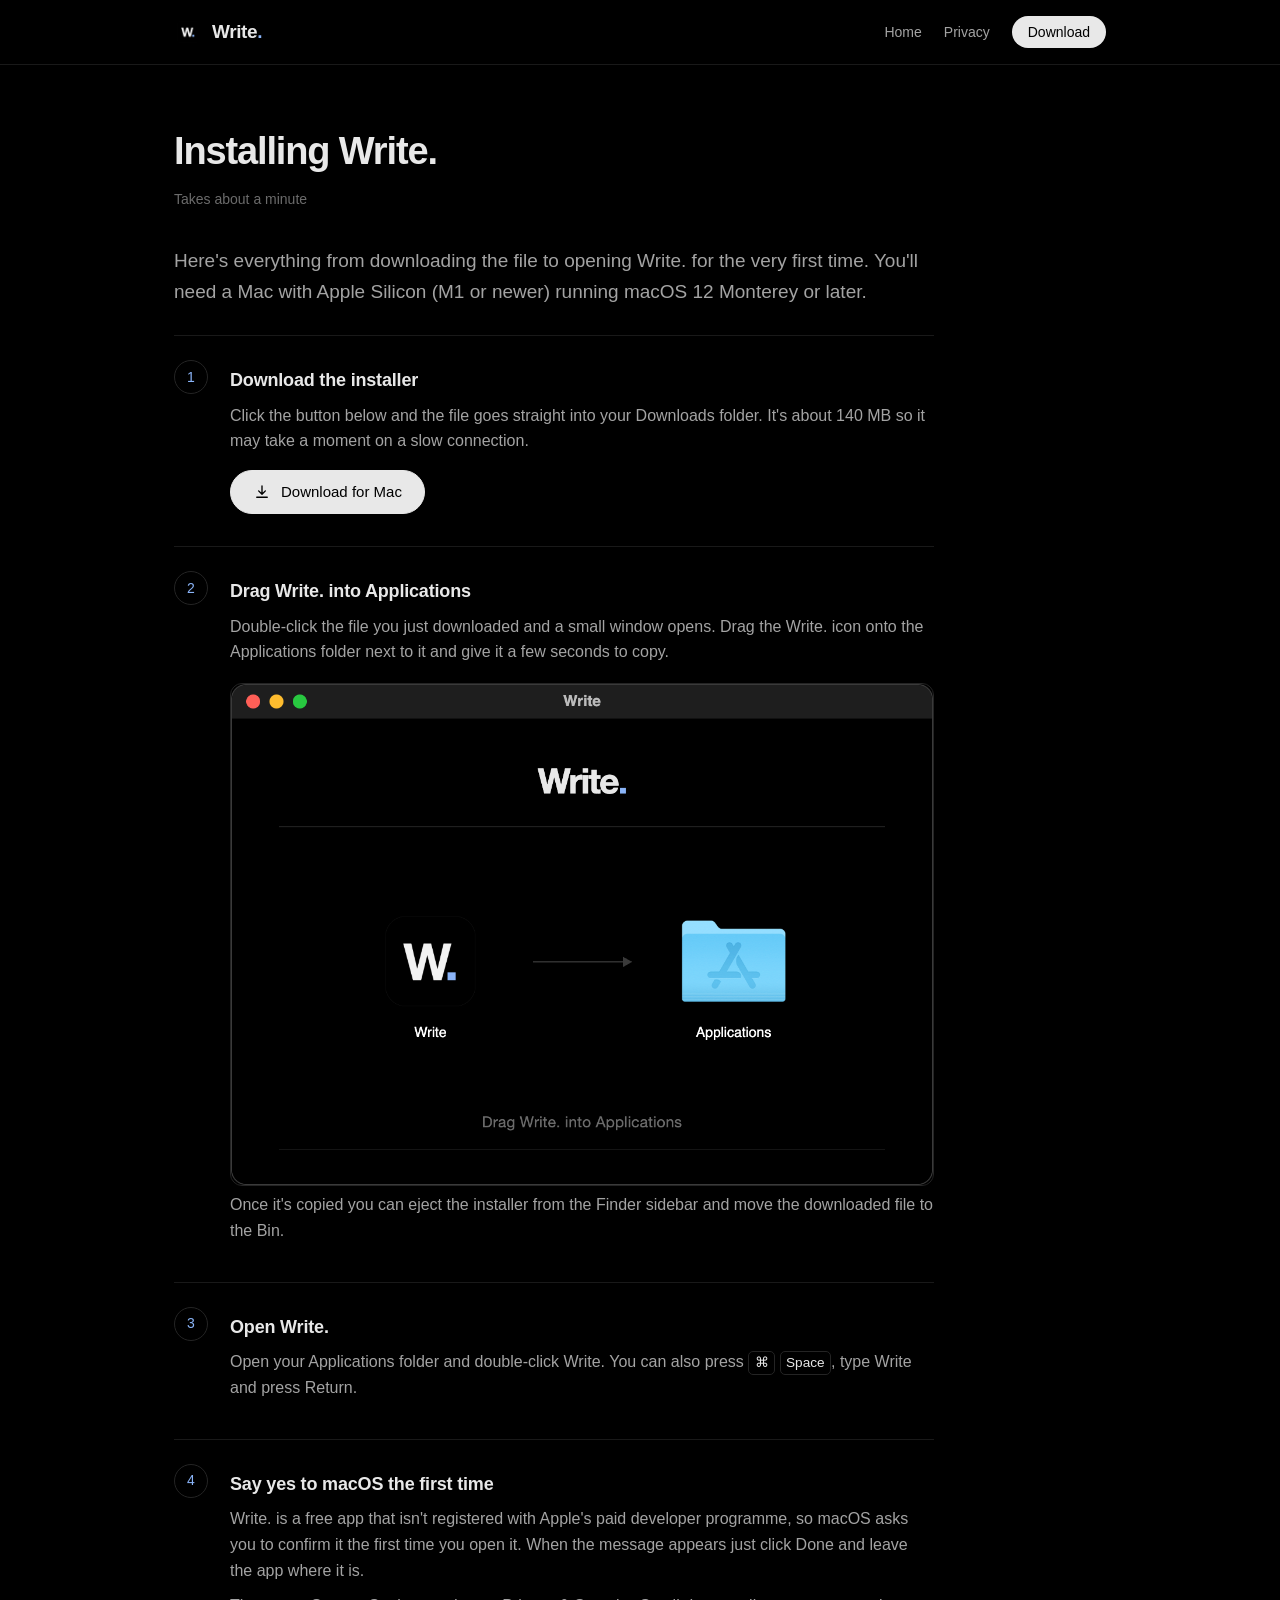
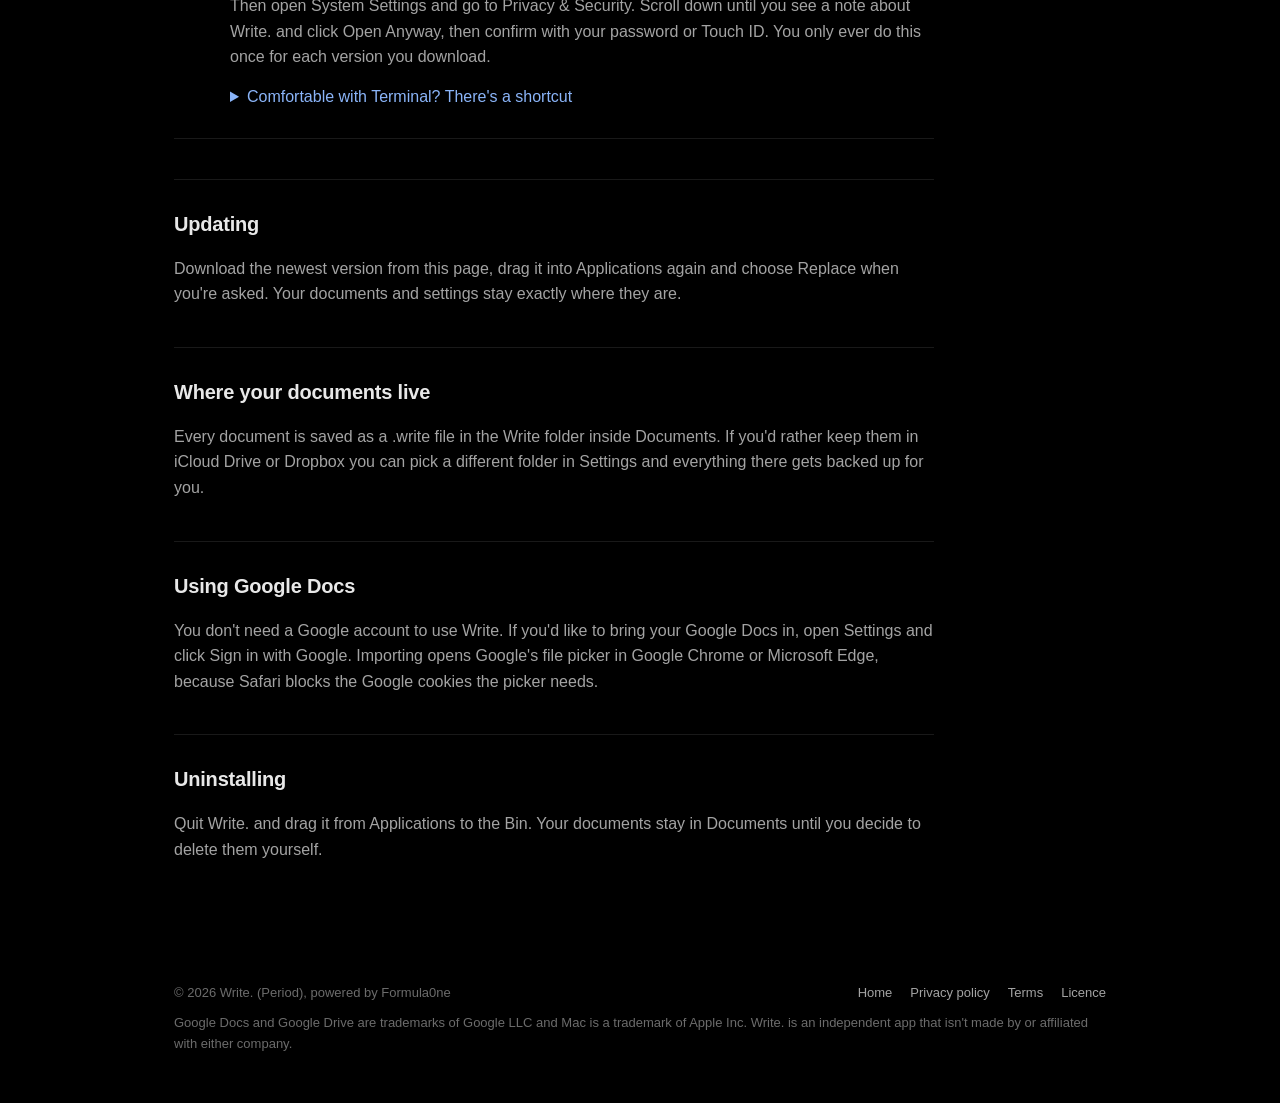
==== docs/install.html @ ba16c522 "Website: smaller Mac display with smooth screen changes, rewritten text, install guide and licence p" ====
<!doctype html>
<html lang="en">
<head>
<meta charset="utf-8">
<meta name="viewport" content="width=device-width, initial-scale=1">
<title>Install guide | Write.</title>
<meta name="description" content="How to download Write., install it on your Mac and open it for the first time.">
<meta name="theme-color" content="#000000">
<link rel="icon" href="icon.png">
<link rel="stylesheet" href="site.css">
</head>
<body>
<header class="top">
  <div class="wrap">
    <a class="brand" href="./"><img src="icon.png" alt=""><span>Write<span class="dot">.</span></span></a>
    <nav>
      <a href="./">Home</a>
      <a href="privacy.html">Privacy</a>
      <a class="btn-sm" data-download href="#download">Download</a>
    </nav>
  </div>
</header>

<main class="wrap">
  <article class="doc">
    <h1>Installing Write.</h1>
    <p class="meta">Takes about a minute</p>
    <p class="lead-in">Here's everything from downloading the file to opening Write. for the very first time. You'll need a Mac with Apple Silicon (M1 or newer) running macOS 12 Monterey or later.</p>

    <ol class="install">
      <li id="download">
        <h3>Download the installer</h3>
        <p>Click the button below and the file goes straight into your Downloads folder. It's about 140 MB so it may take a moment on a slow connection.</p>
        <div class="actions">
          <a class="btn" data-download href="#download">
            <svg viewBox="0 0 24 24" width="18" height="18" aria-hidden="true"><path d="M12 4v11m0 0-4.5-4.5M12 15l4.5-4.5M5 19h14" fill="none" stroke="currentColor" stroke-width="1.8" stroke-linecap="round" stroke-linejoin="round"/></svg>
            Download for Mac
          </a>
        </div>
      </li>
      <li>
        <h3>Drag Write. into Applications</h3>
        <p>Double-click the file you just downloaded and a small window opens. Drag the Write. icon onto the Applications folder next to it and give it a few seconds to copy.</p>
        <figure><img src="screenshots/installer.png" alt="The Write. installer window with the app icon and the Applications folder" loading="lazy"></figure>
        <p>Once it's copied you can eject the installer from the Finder sidebar and move the downloaded file to the Bin.</p>
      </li>
      <li>
        <h3>Open Write.</h3>
        <p>Open your Applications folder and double-click Write. You can also press <kbd>⌘</kbd> <kbd>Space</kbd>, type Write and press Return.</p>
      </li>
      <li id="first-open">
        <h3>Say yes to macOS the first time</h3>
        <p>Write. is a free app that isn't registered with Apple's paid developer programme, so macOS asks you to confirm it the first time you open it. When the message appears just click Done and leave the app where it is.</p>
        <p>Then open System Settings and go to Privacy &amp; Security. Scroll down until you see a note about Write. and click Open Anyway, then confirm with your password or Touch ID. You only ever do this once for each version you download.</p>
        <details>
          <summary>Comfortable with Terminal? There's a shortcut</summary>
          <p>Once Write. is in your Applications folder this command does the same thing in one go.</p>
          <pre>xattr -dr com.apple.quarantine /Applications/Write.app</pre>
        </details>
      </li>
    </ol>

    <h2>Updating</h2>
    <p>Download the newest version from this page, drag it into Applications again and choose Replace when you're asked. Your documents and settings stay exactly where they are.</p>

    <h2>Where your documents live</h2>
    <p>Every document is saved as a .write file in the Write folder inside Documents. If you'd rather keep them in iCloud Drive or Dropbox you can pick a different folder in Settings and everything there gets backed up for you.</p>

    <h2>Using Google Docs</h2>
    <p>You don't need a Google account to use Write. If you'd like to bring your Google Docs in, open Settings and click Sign in with Google. Importing opens Google's file picker in Google Chrome or Microsoft Edge, because Safari blocks the Google cookies the picker needs.</p>

    <h2>Uninstalling</h2>
    <p>Quit Write. and drag it from Applications to the Bin. Your documents stay in Documents until you decide to delete them yourself.</p>
  </article>
</main>

<footer>
  <div class="wrap">
    <span>© 2026 Write. (Period), powered by Formula0ne</span>
    <nav>
      <a href="./">Home</a>
      <a href="privacy.html">Privacy policy</a>
      <a href="terms.html">Terms</a>
      <a href="licence.html">Licence</a>
    </nav>
    <p>Google Docs and Google Drive are trademarks of Google LLC and Mac is a trademark of Apple Inc. Write. is an independent app that isn't made by or affiliated with either company.</p>
  </div>
</footer>
<script src="download.js"></script>
</body>
</html>
---- docs/site.css ----
/* Write. website: legal pages and the picker page. Pure black, hairline separators. */
:root {
  --bg: #000;
  --fg: #e8e8e8;
  --fg-2: #a3a3a3;
  --fg-3: #6b6b6b;
  --line: #191919;
  --line-2: #242424;
  --accent: #8ab4f8;
  --max: 980px;
  color-scheme: dark;
}
* { box-sizing: border-box; }
html { -webkit-text-size-adjust: 100%; }
body {
  margin: 0;
  background: var(--bg);
  color: var(--fg);
  font: 16px/1.6 -apple-system, BlinkMacSystemFont, "SF Pro Text", "Segoe UI", Roboto, Helvetica, Arial, sans-serif;
  -webkit-font-smoothing: antialiased;
}
a { color: var(--accent); text-decoration: none; }
a:hover { text-decoration: underline; }
img { max-width: 100%; display: block; }
.wrap { max-width: var(--max); margin: 0 auto; padding: 0 24px; }

/* header */
.top { border-bottom: 1px solid var(--line); }
.top .wrap { display: flex; align-items: center; gap: 24px; height: 64px; }
.brand { display: flex; align-items: center; gap: 10px; color: var(--fg); font-size: 19px; font-weight: 600; letter-spacing: -0.02em; }
.brand:hover { text-decoration: none; }
.brand img { width: 28px; height: 28px; }
.dot { color: var(--accent); }
.top nav { margin-left: auto; display: flex; gap: 22px; font-size: 14px; }
.top nav a { color: var(--fg-2); }
.top nav a:hover { color: var(--fg); text-decoration: none; }

/* hero */
.hero { padding: 88px 0 56px; text-align: center; }
.hero img.logo { width: 120px; height: 120px; margin: 0 auto 28px; }
.hero h1 { font-size: 52px; line-height: 1.08; letter-spacing: -0.035em; font-weight: 600; margin: 0 0 18px; }
.hero p.lead { font-size: 19px; color: var(--fg-2); max-width: 620px; margin: 0 auto 34px; }
.btn {
  display: inline-flex; align-items: center; gap: 10px;
  background: var(--fg); color: #000; font-weight: 500; font-size: 15px;
  padding: 11px 22px; border: 1px solid var(--fg);
}
.btn:hover { text-decoration: none; background: #fff; }
.btn.ghost { background: transparent; color: var(--fg); border-color: var(--line-2); }
.btn.ghost:hover { border-color: var(--fg-3); }
.small { font-size: 13px; color: var(--fg-3); margin-top: 14px; }
.shot { border-top: 1px solid var(--line); border-bottom: 1px solid var(--line); margin: 0 0 8px; }
.shot img { margin: 0 auto; }

/* sections */
section { padding: 64px 0; border-bottom: 1px solid var(--line); }
section h2 { font-size: 13px; font-weight: 500; letter-spacing: 0.12em; text-transform: uppercase; color: var(--fg-3); margin: 0 0 28px; }
.rows { border-top: 1px solid var(--line); }
.rows > div { display: grid; grid-template-columns: 260px 1fr; gap: 24px; padding: 18px 0; border-bottom: 1px solid var(--line); }
.rows b { font-weight: 500; }
.rows span { color: var(--fg-2); }
.steps { margin: 0; padding-left: 22px; color: var(--fg-2); }
.steps li { padding: 6px 0; }
.steps b { color: var(--fg); font-weight: 500; }

/* legal pages */
.doc { padding: 56px 0 72px; max-width: 760px; }
.doc h1 { font-size: 38px; letter-spacing: -0.03em; font-weight: 600; margin: 0 0 6px; }
.doc .meta { color: var(--fg-3); font-size: 14px; margin: 0 0 36px; }
.doc h2 { font-size: 20px; font-weight: 600; letter-spacing: -0.01em; margin: 40px 0 10px; padding-top: 28px; border-top: 1px solid var(--line); }
.doc p, .doc li { color: var(--fg-2); }
.doc strong { color: var(--fg); font-weight: 500; }
.doc ul { padding-left: 22px; }
.doc li { padding: 3px 0; }
.note { border-left: 2px solid var(--accent); padding: 4px 0 4px 16px; color: var(--fg); }

/* footer */
footer { padding: 32px 0 48px; font-size: 13px; color: var(--fg-3); }
footer .wrap { display: flex; flex-wrap: wrap; gap: 10px 24px; }
footer nav { display: flex; gap: 18px; margin-left: auto; }
footer nav a { color: var(--fg-2); }
footer p { margin: 0; width: 100%; }

@media (max-width: 720px) {
  .top nav { gap: 14px; }
  .top nav .hide-sm { display: none; }
  .hero { padding: 56px 0 40px; }
  .hero h1 { font-size: 36px; }
  .hero p.lead { font-size: 17px; }
  .rows > div { grid-template-columns: 1fr; gap: 4px; }
  footer nav { margin-left: 0; }
}

/* ---------------------------------------------------------------- shared with the home page */
.btn { border-radius: 999px; }
.top nav .btn-sm { height: 32px; padding: 0 16px; display: inline-flex; align-items: center; font-size: 14px; color: #000; background: var(--fg); border-radius: 999px; }
.top nav .btn-sm:hover { background: #fff; color: #000; }
.top nav { align-items: center; }
.doc .lead-in { font-size: 19px; color: var(--fg-2); margin: 0 0 8px; }
.doc ol.install { list-style: none; counter-reset: step; padding: 0; margin: 28px 0 0; border-top: 1px solid var(--line); }
.doc ol.install > li { counter-increment: step; position: relative; padding: 26px 0 28px 56px; border-bottom: 1px solid var(--line); }
.doc ol.install > li::before { content: counter(step); position: absolute; left: 0; top: 24px; width: 32px; height: 32px; display: grid; place-items: center; border: 1px solid var(--line-2); border-radius: 50%; color: var(--accent); font-size: 14px; }
.doc ol.install h3 { margin: 4px 0 8px; font-size: 18px; font-weight: 600; letter-spacing: -0.01em; color: var(--fg); }
.doc ol.install p { margin: 0 0 10px; }
.doc figure { margin: 18px 0 6px; }
.doc figure img { border: 1px solid var(--line-2); border-radius: 12px; }
.doc code, .doc pre { font: 13.5px/1.6 ui-monospace, "SF Mono", Menlo, monospace; color: var(--fg); }
.doc pre { margin: 12px 0 0; padding: 14px 16px; border: 1px solid var(--line-2); border-radius: 10px; overflow-x: auto; white-space: pre-wrap; word-break: break-word; }
.doc pre.licence { white-space: pre-wrap; font-size: 13px; color: var(--fg-2); }
.doc details { margin-top: 14px; }
.doc summary { color: var(--accent); cursor: pointer; }
.doc .actions { display: flex; flex-wrap: wrap; gap: 12px; margin: 16px 0 4px; }
.doc .actions .btn { display: inline-flex; align-items: center; gap: 10px; height: 44px; padding: 0 22px; }
kbd { display: inline-block; min-width: 1.6em; padding: 0 0.4em; border: 1px solid var(--line-2); border-radius: 5px; font: 500 0.85em/1.6 -apple-system, sans-serif; color: var(--fg); text-align: center; }
.dl-note {
  position: fixed; left: 50%; bottom: 28px; z-index: 60;
  display: flex; align-items: center; gap: 18px; padding: 12px 18px;
  background: rgba(0, 0, 0, 0.86); -webkit-backdrop-filter: blur(16px); backdrop-filter: blur(16px);
  border: 1px solid var(--line-2); border-radius: 999px;
  font-size: 14px; color: var(--fg); white-space: nowrap;
  opacity: 0; transform: translate(-50%, 16px); pointer-events: none;
  transition: opacity 0.4s ease, transform 0.5s ease;
}
.dl-note.show { opacity: 1; transform: translate(-50%, 0); pointer-events: auto; }
@media (max-width: 720px) {
  .dl-note { flex-direction: column; gap: 4px; border-radius: 16px; white-space: normal; text-align: center; width: calc(100% - 32px); }
  .doc ol.install > li { padding-left: 48px; }
}
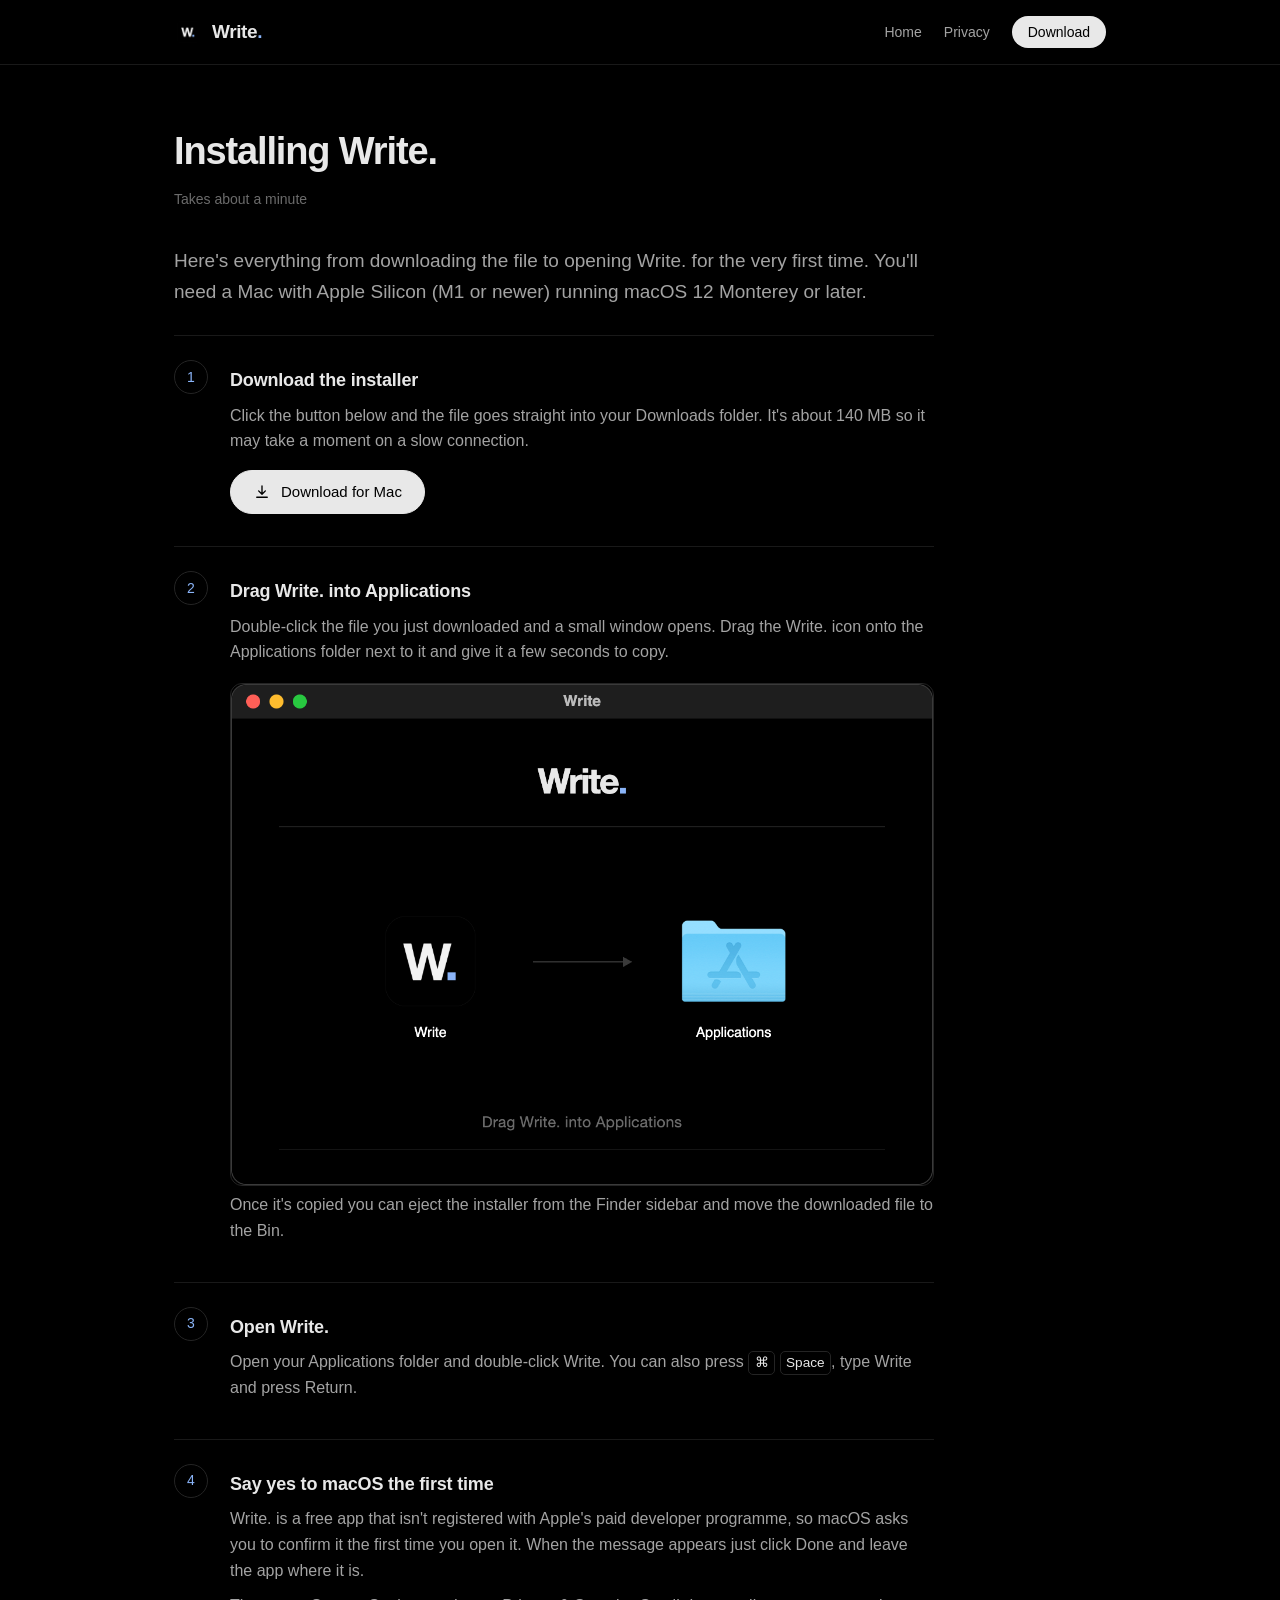
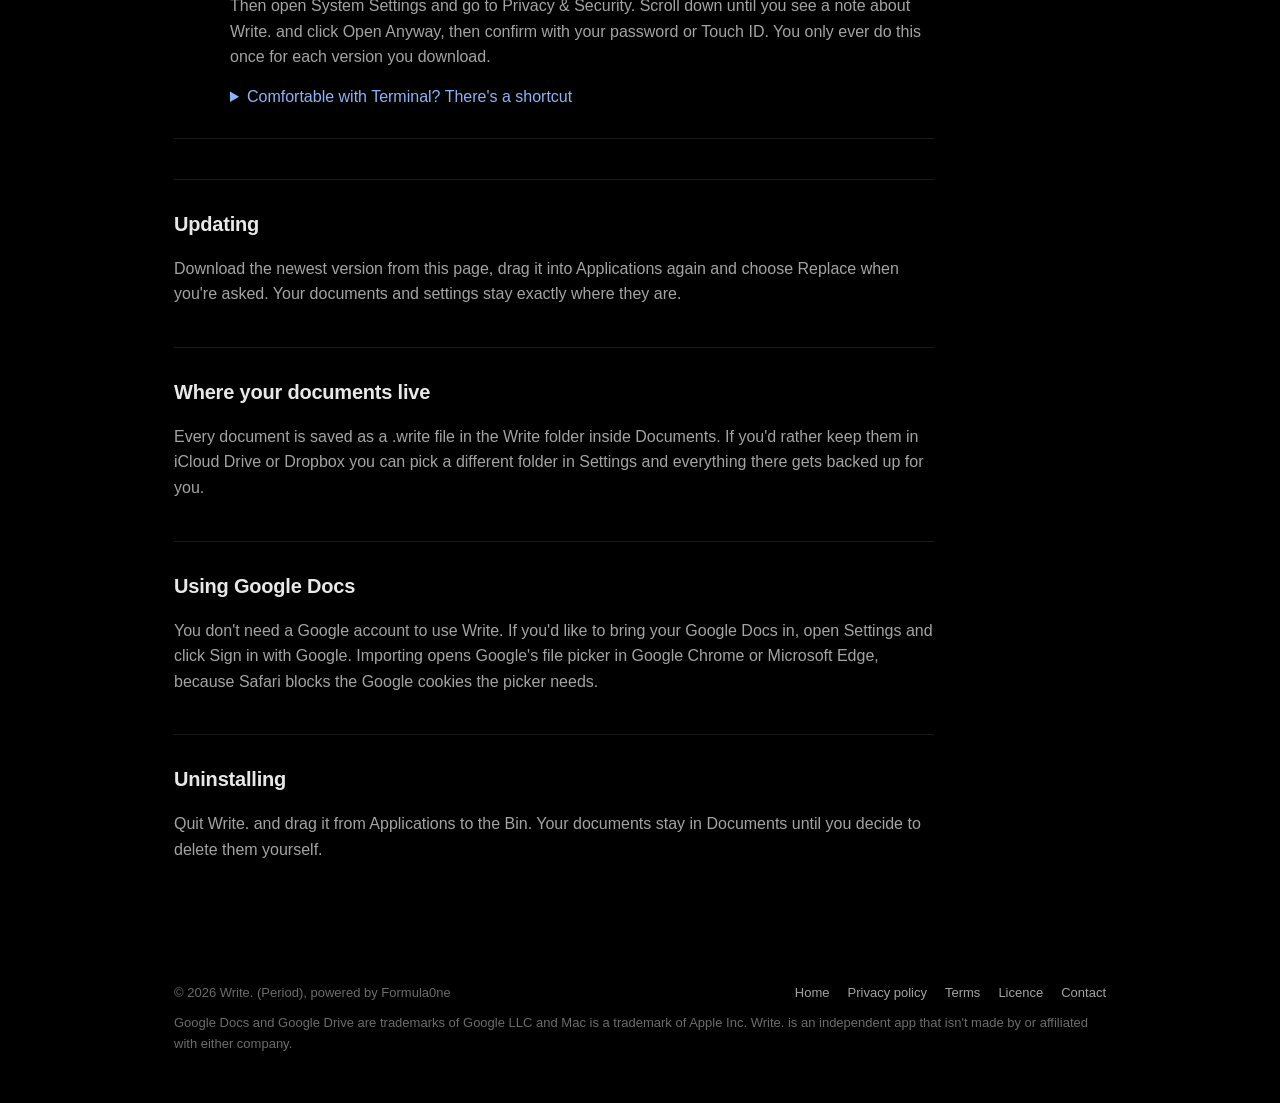
==== commit e9c6df6a: "Website: contact email" ====
--- a/docs/install.html
+++ b/docs/install.html
@@ -82,6 +82,7 @@
       <a href="privacy.html">Privacy policy</a>
       <a href="terms.html">Terms</a>
       <a href="licence.html">Licence</a>
+      <a href="mailto:write.app.help@gmail.com">Contact</a>
     </nav>
     <p>Google Docs and Google Drive are trademarks of Google LLC and Mac is a trademark of Apple Inc. Write. is an independent app that isn't made by or affiliated with either company.</p>
   </div>
